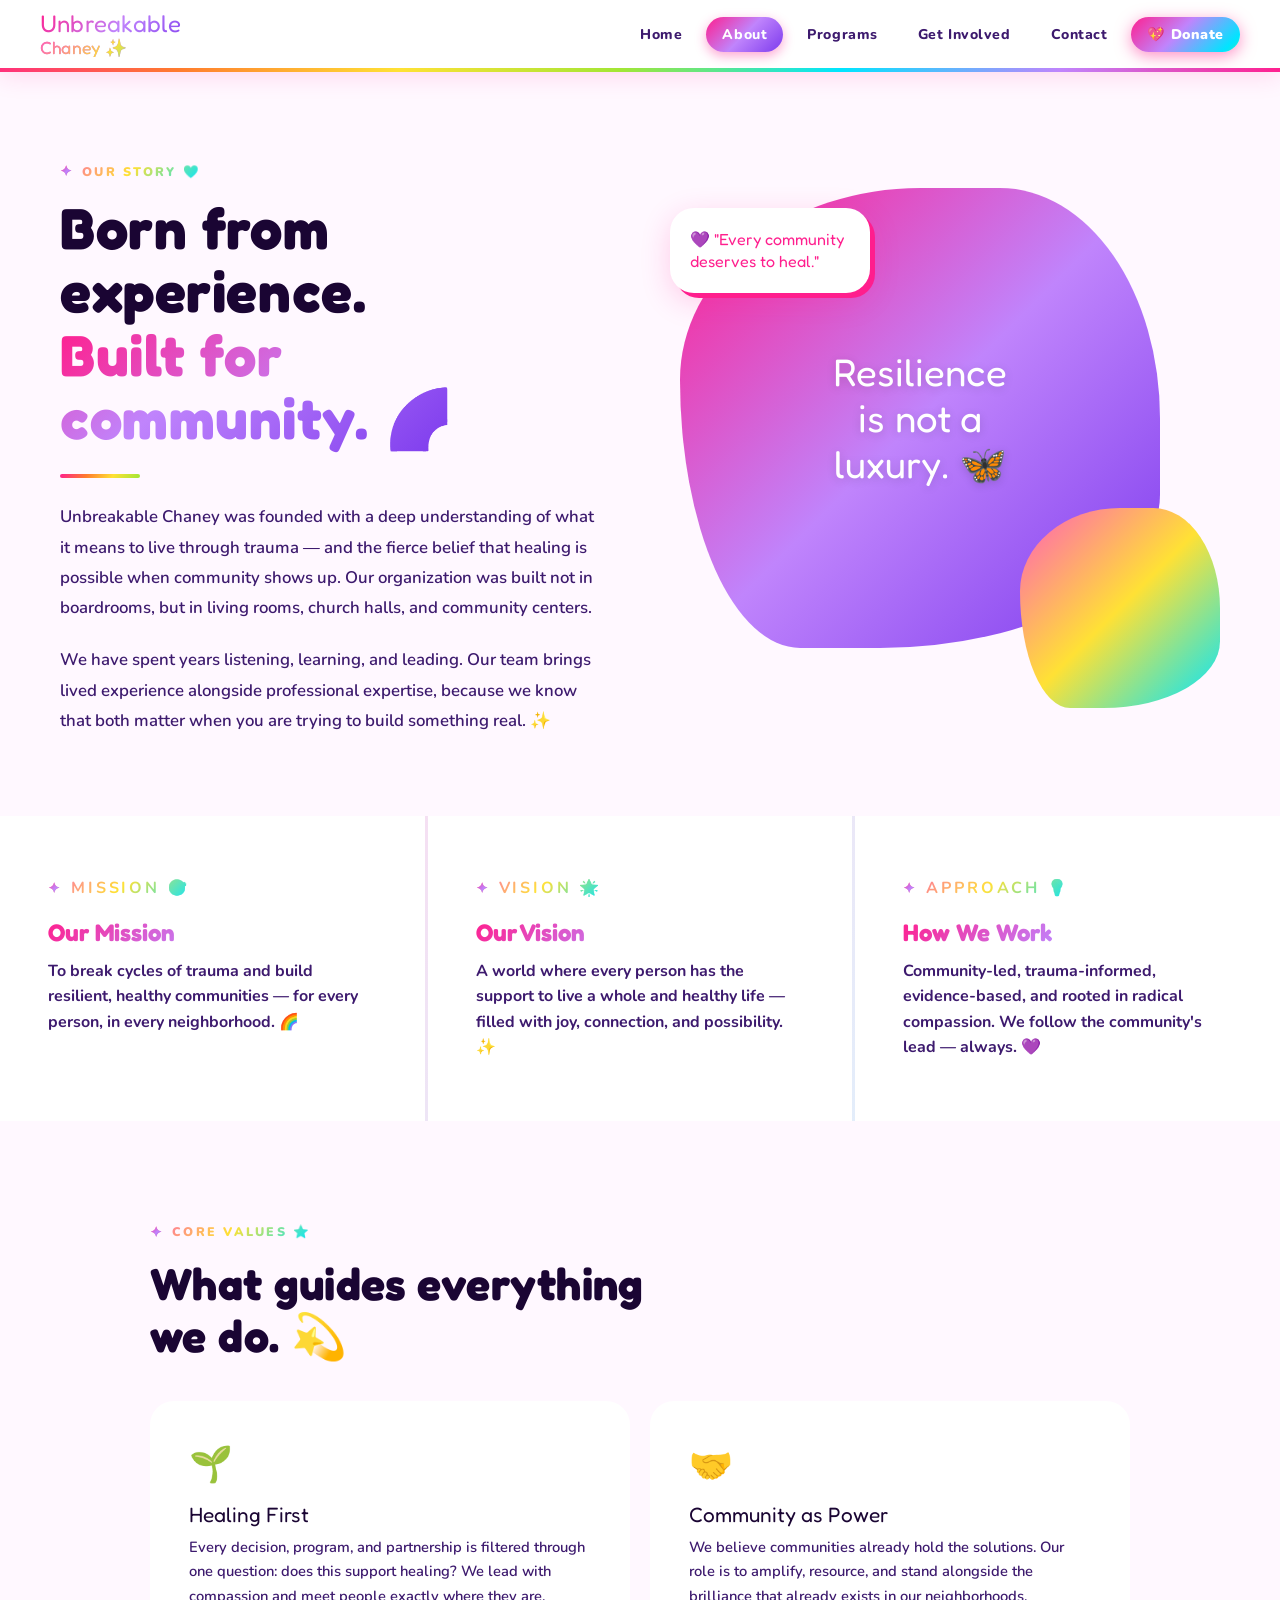
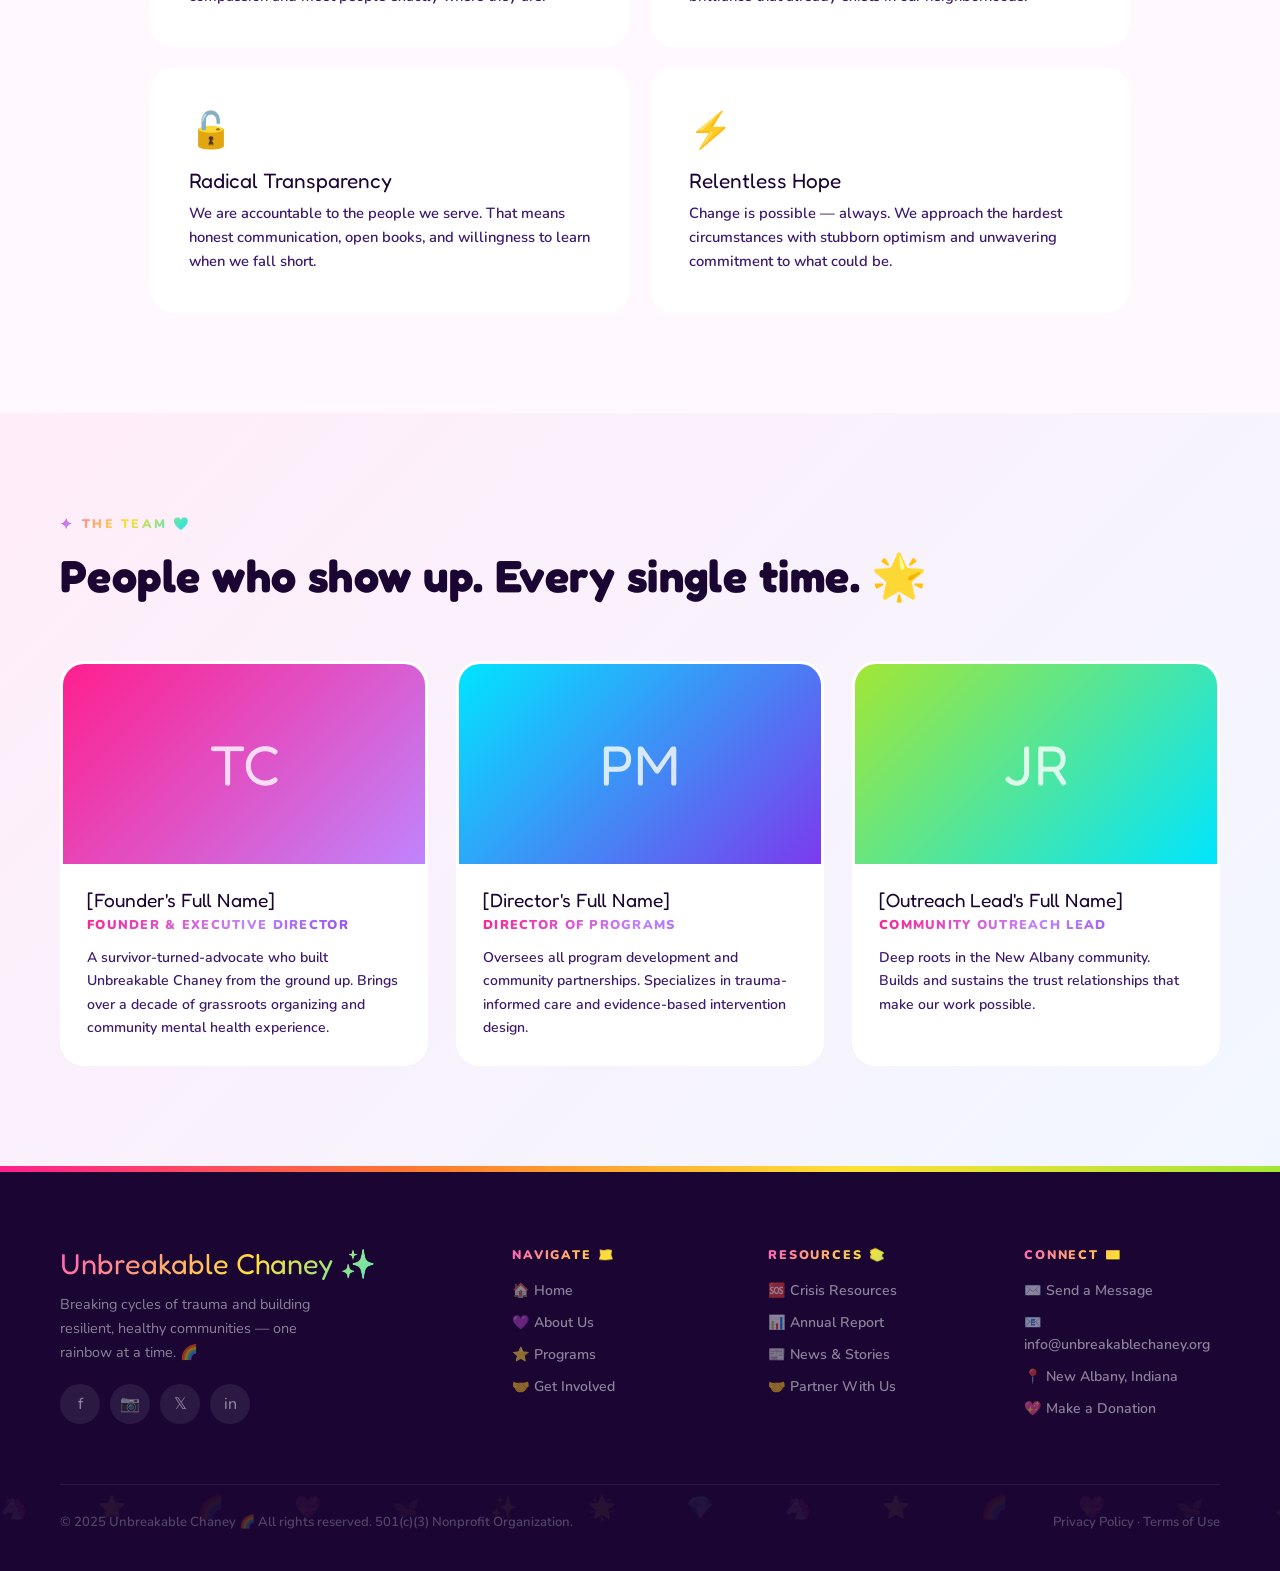
==== about.html @ c5570bb9 "Initial commit" ====
<!DOCTYPE html>
<html lang="en">
<head>
  <meta charset="UTF-8">
  <meta name="viewport" content="width=device-width, initial-scale=1.0">
  <title>About — Unbreakable Chaney ✨</title>
  <link rel="preconnect" href="https://fonts.googleapis.com">
  <link href="https://fonts.googleapis.com/css2?family=Fredoka+One&family=Nunito:wght@400;600;700;800;900&display=swap" rel="stylesheet">
  <link rel="stylesheet" href="css/styles.css">
</head>
<body>

  <!-- ============================================================  ABOUT HERO  -->
  <div class="about-hero">
    <div>
      <p class="section-tag fade-up">Our Story 💜</p>
      <h1 class="section-title fade-up delay-1" style="font-size:clamp(2.8rem,4.5vw,4.2rem);line-height:1.1;">
        Born from experience.<br>
        <span style="background:var(--grad-pink);-webkit-background-clip:text;-webkit-text-fill-color:transparent;background-clip:text;">Built for community. 🌈</span>
      </h1>
      <div class="rainbow-divider fade-up delay-2"></div>
      <p class="section-body fade-up delay-2">
        Unbreakable Chaney was founded with a deep understanding of what it means to live through trauma — and the fierce belief that healing is possible when community shows up. Our organization was built not in boardrooms, but in living rooms, church halls, and community centers.
      </p>
      <br>
      <p class="section-body fade-up delay-3">
        We have spent years listening, learning, and leading. Our team brings lived experience alongside professional expertise, because we know that both matter when you are trying to build something real. ✨
      </p>
    </div>

    <div class="about-visual fade-up delay-2">
      <div class="about-blob main">
        <div class="about-main-caption">Resilience<br>is not a<br>luxury. 🦋</div>
      </div>
      <div class="about-blob accent1"></div>
      <div class="about-blob quote-float">
        <p class="about-quote-text">💜 "Every community deserves to heal."</p>
      </div>
    </div>
  </div>


  <!-- ============================================================  MISSION / VISION / APPROACH  -->
  <div class="mission-vision-grid">
    <div class="mvg-item">
      <p class="section-tag">Mission 🎯</p>
      <h3>Our Mission</h3>
      <p>To break cycles of trauma and build resilient, healthy communities — for every person, in every neighborhood. 🌈</p>
    </div>
    <div class="mvg-item">
      <p class="section-tag">Vision 🌟</p>
      <h3>Our Vision</h3>
      <p>A world where every person has the support to live a whole and healthy life — filled with joy, connection, and possibility. ✨</p>
    </div>
    <div class="mvg-item">
      <p class="section-tag">Approach 💡</p>
      <h3>How We Work</h3>
      <p>Community-led, trauma-informed, evidence-based, and rooted in radical compassion. We follow the community's lead — always. 💜</p>
    </div>
  </div>


  <!-- ============================================================  VALUES  -->
  <div style="padding:100px 60px;max-width:1100px;margin:0 auto;">
    <p class="section-tag">Core Values ⭐</p>
    <h2 class="section-title" style="max-width:520px;">What guides everything we do. 💫</h2>

    <div class="values-grid">
      <div class="value-card">
        <div class="value-icon">🌱</div>
        <div class="value-title">Healing First</div>
        <p class="value-desc">Every decision, program, and partnership is filtered through one question: does this support healing? We lead with compassion and meet people exactly where they are.</p>
      </div>
      <div class="value-card">
        <div class="value-icon">🤝</div>
        <div class="value-title">Community as Power</div>
        <p class="value-desc">We believe communities already hold the solutions. Our role is to amplify, resource, and stand alongside the brilliance that already exists in our neighborhoods.</p>
      </div>
      <div class="value-card">
        <div class="value-icon">🔓</div>
        <div class="value-title">Radical Transparency</div>
        <p class="value-desc">We are accountable to the people we serve. That means honest communication, open books, and willingness to learn when we fall short.</p>
      </div>
      <div class="value-card">
        <div class="value-icon">⚡</div>
        <div class="value-title">Relentless Hope</div>
        <p class="value-desc">Change is possible — always. We approach the hardest circumstances with stubborn optimism and unwavering commitment to what could be.</p>
      </div>
    </div>
  </div>


  <!-- ============================================================  TEAM  -->
  <div class="team-section">
    <p class="section-tag">The Team 💜</p>
    <h2 class="section-title">People who show up. Every single time. 🌟</h2>

    <div class="team-grid">
      <div class="team-card">
        <div class="team-avatar a1"><div class="team-initials">TC</div></div>
        <div class="team-info">
          <div class="team-name">[Founder's Full Name]</div>
          <div class="team-role">Founder &amp; Executive Director</div>
          <p class="team-bio">A survivor-turned-advocate who built Unbreakable Chaney from the ground up. Brings over a decade of grassroots organizing and community mental health experience.</p>
        </div>
      </div>
      <div class="team-card">
        <div class="team-avatar a2"><div class="team-initials">PM</div></div>
        <div class="team-info">
          <div class="team-name">[Director's Full Name]</div>
          <div class="team-role">Director of Programs</div>
          <p class="team-bio">Oversees all program development and community partnerships. Specializes in trauma-informed care and evidence-based intervention design.</p>
        </div>
      </div>
      <div class="team-card">
        <div class="team-avatar a3"><div class="team-initials">JR</div></div>
        <div class="team-info">
          <div class="team-name">[Outreach Lead's Full Name]</div>
          <div class="team-role">Community Outreach Lead</div>
          <p class="team-bio">Deep roots in the New Albany community. Builds and sustains the trust relationships that make our work possible.</p>
        </div>
      </div>
    </div>
  </div>

  <script src="js/nav.js"></script>
</body>
</html>
---- css/styles.css ----
/* ============================================================
   UNBREAKABLE CHANEY — Lisa Frank Edition
   Maximalist rainbow joy meets community healing
   ============================================================ */

@import url('https://fonts.googleapis.com/css2?family=Fredoka+One&family=Nunito:wght@400;600;700;800;900&display=swap');

/* ---- TOKENS ---- */
:root {
  --magenta:    #FF1F8E;
  --hot-pink:   #FF5EBA;
  --lavender:   #C084FC;
  --violet:     #7C3AED;
  --cyan:       #00E5FF;
  --sky:        #38BDF8;
  --lime:       #A3E635;
  --yellow:     #FFE135;
  --orange:     #FF7B2E;
  --mint:       #6EE7B7;
  --white:      #FFFFFF;
  --off-white:  #FFF8FF;
  --ink:        #1A0533;
  --ink-soft:   #3D1A6E;

  --grad-rainbow: linear-gradient(135deg, #FF1F8E, #C084FC, #00E5FF, #A3E635, #FFE135);
  --grad-pink:    linear-gradient(135deg, #FF1F8E 0%, #C084FC 50%, #7C3AED 100%);
  --grad-candy:   linear-gradient(135deg, #FF5EBA 0%, #FFE135 50%, #00E5FF 100%);
  --grad-sunset:  linear-gradient(135deg, #FF7B2E 0%, #FF1F8E 50%, #7C3AED 100%);
  --grad-holo:    linear-gradient(120deg, #FF1F8E, #FF7B2E, #FFE135, #A3E635, #00E5FF, #C084FC, #FF1F8E);
  --shadow-pop:   6px 6px 0px var(--violet);
  --shadow-pink:  6px 6px 0px var(--magenta);
  --shadow-cyan:  6px 6px 0px var(--cyan);
  --radius-xl:    24px;
  --radius-pill:  999px;
}

/* ---- RESET ---- */
*, *::before, *::after { box-sizing: border-box; margin: 0; padding: 0; }
html { scroll-behavior: smooth; }

body {
  font-family: 'Nunito', sans-serif;
  background: var(--off-white);
  color: var(--ink);
  overflow-x: hidden;
  cursor: url("data:image/svg+xml,%3Csvg xmlns='http://www.w3.org/2000/svg' width='24' height='24' viewBox='0 0 24 24'%3E%3Ctext y='20' font-size='20'%3E⭐%3C/text%3E%3C/svg%3E") 12 12, auto;
}

/* ---- HOLOGRAPHIC SHIMMER TEXTURE ---- */
body::before {
  content: '';
  position: fixed;
  inset: 0;
  background: repeating-linear-gradient(
    45deg,
    transparent,
    transparent 40px,
    rgba(255,255,255,0.03) 40px,
    rgba(255,255,255,0.03) 80px
  );
  pointer-events: none;
  z-index: 0;
}

/* ---- FLOATING STAR DECORATIONS (CSS only) ---- */
.star-field {
  position: absolute;
  inset: 0;
  overflow: hidden;
  pointer-events: none;
  z-index: 0;
}
.star-field::before, .star-field::after {
  content: '⭐ 🌟 ✨ 💫 ⭐ 🌟 ✨ 💫 ⭐ 🌟';
  position: absolute;
  font-size: 1.2rem;
  top: 0; left: -10%;
  width: 120%;
  letter-spacing: 3rem;
  line-height: 4rem;
  opacity: 0.15;
  animation: drift 20s linear infinite;
  white-space: nowrap;
}
.star-field::after {
  top: 50%;
  animation-delay: -10s;
  animation-duration: 25s;
  opacity: 0.1;
  letter-spacing: 4rem;
}
@keyframes drift {
  from { transform: translateX(0); }
  to   { transform: translateX(-50%); }
}

/* ============================================================
   NAVIGATION
   ============================================================ */
nav {
  position: fixed;
  top: 0; left: 0; right: 0;
  z-index: 1000;
  display: flex;
  align-items: center;
  justify-content: space-between;
  padding: 0 40px;
  height: 72px;
  background: var(--white);
  border-bottom: 4px solid transparent;
  border-image: var(--grad-holo) 1;
  box-shadow: 0 4px 24px rgba(255, 31, 142, 0.15);
}

.nav-logo {
  font-family: 'Fredoka One', cursive;
  font-size: 1.5rem;
  text-decoration: none;
  background: var(--grad-pink);
  -webkit-background-clip: text;
  -webkit-text-fill-color: transparent;
  background-clip: text;
  letter-spacing: 0.01em;
  line-height: 1.1;
  display: flex;
  flex-direction: column;
}
.nav-logo .logo-line2 {
  font-size: 1.1rem;
  background: var(--grad-candy);
  -webkit-background-clip: text;
  -webkit-text-fill-color: transparent;
  background-clip: text;
}

.nav-links {
  display: flex;
  gap: 8px;
  list-style: none;
  align-items: center;
}
.nav-links a {
  text-decoration: none;
  color: var(--ink-soft);
  font-size: 0.88rem;
  font-weight: 800;
  letter-spacing: 0.04em;
  padding: 8px 16px;
  border-radius: var(--radius-pill);
  transition: all 0.2s;
  position: relative;
}
.nav-links a:hover {
  background: linear-gradient(135deg, rgba(255,31,142,0.12), rgba(192,132,252,0.12));
  color: var(--magenta);
  transform: translateY(-2px);
}
.nav-links a.active-link {
  background: var(--grad-pink);
  color: white;
  box-shadow: 0 4px 12px rgba(255,31,142,0.4);
}

.nav-donate-btn {
  background: var(--grad-rainbow) !important;
  background-size: 200% !important;
  color: white !important;
  font-weight: 900 !important;
  animation: rainbow-shift 3s linear infinite !important;
  box-shadow: 0 4px 16px rgba(255,31,142,0.5) !important;
}
.nav-donate-btn:hover {
  transform: translateY(-3px) scale(1.05) !important;
  box-shadow: 0 8px 24px rgba(255,31,142,0.6) !important;
}
@keyframes rainbow-shift {
  0%   { background-position: 0% 50%; }
  50%  { background-position: 100% 50%; }
  100% { background-position: 0% 50%; }
}

/* ============================================================
   FOOTER
   ============================================================ */
footer {
  background: var(--ink);
  color: white;
  padding: 80px 60px 40px;
  position: relative;
  overflow: hidden;
}
footer::before {
  content: '';
  position: absolute;
  top: 0; left: 0; right: 0;
  height: 6px;
  background: var(--grad-holo);
  background-size: 200%;
  animation: rainbow-shift 4s linear infinite;
}
footer::after {
  content: '🦄 ⭐ 🌈 💖 🦋 ✨ 🌟 💎 🦄 ⭐ 🌈 💖 🦋 ✨ 🌟 💎 🦄 ⭐ 🌈 💖';
  position: absolute;
  bottom: 48px; left: 0;
  font-size: 1.4rem;
  opacity: 0.06;
  letter-spacing: 2rem;
  white-space: nowrap;
}

.footer-grid {
  display: grid;
  grid-template-columns: 2fr 1fr 1fr 1fr;
  gap: 60px;
  margin-bottom: 60px;
}
.footer-brand {
  font-family: 'Fredoka One', cursive;
  font-size: 1.8rem;
  margin-bottom: 12px;
  background: var(--grad-candy);
  -webkit-background-clip: text;
  -webkit-text-fill-color: transparent;
  background-clip: text;
}
.footer-tagline {
  font-size: 0.9rem;
  line-height: 1.65;
  color: rgba(255,255,255,0.5);
  max-width: 280px;
}
.footer-col-title {
  font-size: 0.78rem;
  letter-spacing: 0.15em;
  text-transform: uppercase;
  font-weight: 900;
  margin-bottom: 16px;
  background: var(--grad-candy);
  -webkit-background-clip: text;
  -webkit-text-fill-color: transparent;
  background-clip: text;
}
.footer-links { list-style: none; display: flex; flex-direction: column; gap: 10px; }
.footer-links a {
  color: rgba(255,255,255,0.5);
  text-decoration: none;
  font-size: 0.88rem;
  font-weight: 600;
  transition: color 0.2s;
}
.footer-links a:hover { color: var(--hot-pink); }
.footer-bottom {
  display: flex;
  justify-content: space-between;
  align-items: center;
  border-top: 1px solid rgba(255,255,255,0.08);
  padding-top: 28px;
  font-size: 0.82rem;
  color: rgba(255,255,255,0.25);
  font-weight: 600;
}
.footer-social { display: flex; gap: 10px; margin-top: 20px; }
.social-btn {
  width: 40px; height: 40px;
  border-radius: 50%;
  display: flex;
  align-items: center;
  justify-content: center;
  font-size: 1rem;
  text-decoration: none;
  background: rgba(255,255,255,0.08);
  color: rgba(255,255,255,0.5);
  transition: all 0.2s;
  border: 2px solid transparent;
}
.social-btn:hover {
  background: var(--grad-pink);
  color: white;
  transform: translateY(-3px) rotate(10deg);
  border-color: var(--hot-pink);
}

/* ============================================================
   SHARED COMPONENTS
   ============================================================ */

/* Buttons */
.btn-primary {
  display: inline-block;
  background: var(--grad-pink);
  color: white;
  padding: 16px 36px;
  border: none;
  border-radius: var(--radius-pill);
  font-family: 'Nunito', sans-serif;
  font-size: 1rem;
  font-weight: 900;
  letter-spacing: 0.04em;
  cursor: pointer;
  transition: all 0.25s;
  text-decoration: none;
  box-shadow: 0 6px 20px rgba(255,31,142,0.4), var(--shadow-pink);
  position: relative;
}
.btn-primary:hover {
  transform: translateY(-4px) scale(1.04);
  box-shadow: 0 12px 32px rgba(255,31,142,0.5), var(--shadow-pink);
}

.btn-outline {
  display: inline-block;
  background: transparent;
  color: var(--violet);
  padding: 14px 36px;
  border: 3px solid var(--lavender);
  border-radius: var(--radius-pill);
  font-family: 'Nunito', sans-serif;
  font-size: 1rem;
  font-weight: 900;
  letter-spacing: 0.04em;
  cursor: pointer;
  transition: all 0.25s;
  text-decoration: none;
}
.btn-outline:hover {
  background: var(--grad-pink);
  border-color: transparent;
  color: white;
  transform: translateY(-4px);
  box-shadow: 0 10px 28px rgba(255,31,142,0.35);
}

.btn-rainbow {
  display: inline-block;
  background: var(--grad-rainbow);
  background-size: 200%;
  color: white;
  padding: 16px 36px;
  border: none;
  border-radius: var(--radius-pill);
  font-family: 'Nunito', sans-serif;
  font-size: 1rem;
  font-weight: 900;
  letter-spacing: 0.04em;
  cursor: pointer;
  animation: rainbow-shift 3s linear infinite;
  transition: transform 0.25s, box-shadow 0.25s;
  text-decoration: none;
  box-shadow: 0 6px 20px rgba(0,229,255,0.3), 6px 6px 0px var(--violet);
}
.btn-rainbow:hover {
  transform: translateY(-4px) scale(1.04);
  box-shadow: 0 12px 32px rgba(0,229,255,0.5), 6px 6px 0px var(--violet);
}

/* Section Labels */
.section-tag {
  display: inline-flex;
  align-items: center;
  gap: 8px;
  font-size: 0.78rem;
  font-weight: 900;
  letter-spacing: 0.18em;
  text-transform: uppercase;
  background: var(--grad-candy);
  -webkit-background-clip: text;
  -webkit-text-fill-color: transparent;
  background-clip: text;
  margin-bottom: 16px;
}
.section-tag::before {
  content: '✦';
  font-size: 0.9rem;
  background: var(--grad-pink);
  -webkit-background-clip: text;
  -webkit-text-fill-color: transparent;
  background-clip: text;
}

.section-title {
  font-family: 'Fredoka One', cursive;
  font-size: clamp(2rem, 3.5vw, 3rem);
  line-height: 1.15;
  letter-spacing: 0.01em;
  color: var(--ink);
  margin-bottom: 20px;
}

.section-body {
  font-size: 1.05rem;
  line-height: 1.8;
  color: var(--ink-soft);
  font-weight: 600;
}

/* Rainbow Divider */
.rainbow-divider {
  height: 4px;
  background: var(--grad-holo);
  background-size: 200%;
  animation: rainbow-shift 3s linear infinite;
  border-radius: 99px;
  width: 80px;
  margin: 24px 0;
}

/* Holographic card base */
.holo-card {
  background: white;
  border-radius: var(--radius-xl);
  border: 3px solid transparent;
  background-clip: padding-box;
  position: relative;
  transition: transform 0.25s, box-shadow 0.25s;
}
.holo-card::before {
  content: '';
  position: absolute;
  inset: -3px;
  border-radius: calc(var(--radius-xl) + 3px);
  background: var(--grad-holo);
  background-size: 200%;
  animation: rainbow-shift 4s linear infinite;
  z-index: -1;
}
.holo-card:hover {
  transform: translateY(-6px) rotate(-0.5deg);
  box-shadow: 0 20px 50px rgba(255,31,142,0.2);
}

/* Layout */
.container { max-width: 1200px; margin: 0 auto; }
.section-pad { padding: 100px 60px; }
.two-col {
  display: grid;
  grid-template-columns: 1fr 1fr;
  gap: 60px;
  align-items: start;
  max-width: 1200px;
  padding: 100px 60px;
  margin: 0 auto;
}

/* Testimonial */
.testimonial-section {
  padding: 100px 60px;
  text-align: center;
  position: relative;
  overflow: hidden;
  background: var(--ink);
}
.testimonial-section::before {
  content: '';
  position: absolute;
  inset: 0;
  background: var(--grad-pink);
  opacity: 0.9;
}
.testimonial-section > * { position: relative; z-index: 1; }
.testimonial-mark {
  font-family: 'Fredoka One', cursive;
  font-size: 8rem;
  color: rgba(255,255,255,0.2);
  line-height: 0.6;
  margin-bottom: 20px;
  display: block;
}
.testimonial-quote {
  font-family: 'Fredoka One', cursive;
  font-size: clamp(1.6rem, 3vw, 2.6rem);
  color: white;
  line-height: 1.35;
  max-width: 780px;
  margin: 0 auto 28px;
}
.testimonial-author {
  font-size: 0.9rem;
  color: rgba(255,255,255,0.7);
  letter-spacing: 0.12em;
  text-transform: uppercase;
  font-weight: 800;
}

/* Animations */
.fade-up {
  opacity: 0;
  transform: translateY(24px);
  animation: fadeUp 0.7s cubic-bezier(0.22,1,0.36,1) forwards;
}
@keyframes fadeUp { to { opacity: 1; transform: translateY(0); } }
.delay-1 { animation-delay: 0.1s; }
.delay-2 { animation-delay: 0.22s; }
.delay-3 { animation-delay: 0.34s; }
.delay-4 { animation-delay: 0.46s; }
.delay-5 { animation-delay: 0.58s; }

/* ============================================================
   HOME PAGE
   ============================================================ */
.hero {
  min-height: 100vh;
  padding-top: 72px;
  display: grid;
  grid-template-columns: 1fr 1fr;
  overflow: hidden;
  position: relative;
}

/* Left hero background */
.hero::before {
  content: '';
  position: absolute;
  inset: 0;
  background:
    radial-gradient(ellipse 60% 80% at -10% 50%, rgba(255,31,142,0.12) 0%, transparent 70%),
    radial-gradient(ellipse 50% 60% at 110% 30%, rgba(0,229,255,0.12) 0%, transparent 70%),
    radial-gradient(ellipse 40% 40% at 50% 100%, rgba(192,132,252,0.1) 0%, transparent 70%);
  pointer-events: none;
}

.hero-left {
  display: flex;
  flex-direction: column;
  justify-content: center;
  padding: 80px 60px;
  position: relative;
  z-index: 1;
}

.hero-eyebrow {
  display: inline-flex;
  align-items: center;
  gap: 8px;
  font-size: 0.8rem;
  font-weight: 900;
  letter-spacing: 0.15em;
  text-transform: uppercase;
  color: var(--magenta);
  margin-bottom: 24px;
  background: rgba(255,31,142,0.08);
  padding: 8px 18px;
  border-radius: var(--radius-pill);
  border: 2px solid rgba(255,31,142,0.2);
  width: fit-content;
}

.hero-title {
  font-family: 'Fredoka One', cursive;
  font-size: clamp(3.5rem, 6vw, 5.5rem);
  line-height: 1.05;
  letter-spacing: 0.01em;
  color: var(--ink);
  margin-bottom: 28px;
}
.hero-title .grad-word {
  background: var(--grad-pink);
  -webkit-background-clip: text;
  -webkit-text-fill-color: transparent;
  background-clip: text;
  display: inline-block;
}
.hero-title .grad-word2 {
  background: var(--grad-candy);
  -webkit-background-clip: text;
  -webkit-text-fill-color: transparent;
  background-clip: text;
  display: inline-block;
}

.hero-mission {
  font-size: 1.15rem;
  line-height: 1.75;
  color: var(--ink-soft);
  font-weight: 700;
  max-width: 460px;
  margin-bottom: 40px;
  padding: 20px 24px;
  background: rgba(255,255,255,0.8);
  border-radius: var(--radius-xl);
  border-left: 5px solid var(--magenta);
  box-shadow: 0 4px 20px rgba(255,31,142,0.1);
}

.hero-ctas { display: flex; gap: 16px; flex-wrap: wrap; }

.hero-right {
  position: relative;
  display: flex;
  align-items: center;
  justify-content: center;
  overflow: hidden;
}

/* Rainbow gradient background for right panel */
.hero-right::before {
  content: '';
  position: absolute;
  inset: 0;
  background: linear-gradient(135deg,
    rgba(255,31,142,0.15) 0%,
    rgba(192,132,252,0.2) 25%,
    rgba(0,229,255,0.15) 50%,
    rgba(163,230,53,0.12) 75%,
    rgba(255,225,53,0.15) 100%
  );
}

.hero-graphic {
  position: relative;
  z-index: 1;
  display: flex;
  flex-direction: column;
  align-items: center;
  gap: 20px;
}

/* Spinning rainbow rings */
.ring-container {
  position: relative;
  width: 380px;
  height: 380px;
  display: flex;
  align-items: center;
  justify-content: center;
}
.ring {
  position: absolute;
  border-radius: 50%;
  border: 4px solid transparent;
}
.ring:nth-child(1) {
  inset: 0;
  border-image: var(--grad-holo) 1;
  animation: spin 8s linear infinite;
}
.ring:nth-child(2) {
  inset: 30px;
  border: 4px dashed rgba(255,31,142,0.4);
  animation: spin 12s linear infinite reverse;
}
.ring:nth-child(3) {
  inset: 60px;
  border: 4px solid transparent;
  border-image: var(--grad-candy) 1;
  animation: spin 6s linear infinite;
}
.ring:nth-child(4) {
  inset: 90px;
  border: 3px dashed rgba(0,229,255,0.5);
  animation: spin 10s linear infinite reverse;
}
@keyframes spin {
  from { transform: rotate(0deg); }
  to   { transform: rotate(360deg); }
}

.hero-center-badge {
  position: absolute;
  width: 180px;
  height: 180px;
  border-radius: 50%;
  background: white;
  display: flex;
  flex-direction: column;
  align-items: center;
  justify-content: center;
  box-shadow: 0 0 0 6px rgba(255,31,142,0.15), 0 20px 60px rgba(255,31,142,0.2);
  animation: pulse-badge 3s ease-in-out infinite;
}
@keyframes pulse-badge {
  0%, 100% { transform: scale(1); box-shadow: 0 0 0 6px rgba(255,31,142,0.15), 0 20px 60px rgba(255,31,142,0.2); }
  50%       { transform: scale(1.04); box-shadow: 0 0 0 12px rgba(255,31,142,0.08), 0 30px 80px rgba(255,31,142,0.3); }
}
.hero-center-badge .badge-emoji { font-size: 3rem; line-height: 1; margin-bottom: 4px; }
.hero-center-badge .badge-word {
  font-family: 'Fredoka One', cursive;
  font-size: 1.1rem;
  background: var(--grad-pink);
  -webkit-background-clip: text;
  -webkit-text-fill-color: transparent;
  background-clip: text;
}

/* Floating stat stickers */
.stat-sticker {
  position: absolute;
  padding: 14px 20px;
  border-radius: 20px;
  background: white;
  box-shadow: 0 8px 24px rgba(0,0,0,0.12), 4px 4px 0px var(--magenta);
  animation: float 4s ease-in-out infinite;
  z-index: 2;
}
.stat-sticker:nth-child(5) {
  top: 60px; right: 40px;
  animation-delay: 0s;
  box-shadow: 0 8px 24px rgba(0,0,0,0.12), 4px 4px 0px var(--violet);
}
.stat-sticker:nth-child(6) {
  bottom: 80px; left: 30px;
  animation-delay: -2s;
  box-shadow: 0 8px 24px rgba(0,0,0,0.12), 4px 4px 0px var(--cyan);
}
@keyframes float {
  0%, 100% { transform: translateY(0px) rotate(-2deg); }
  50%       { transform: translateY(-12px) rotate(2deg); }
}
.stat-sticker .snum {
  font-family: 'Fredoka One', cursive;
  font-size: 1.8rem;
  line-height: 1;
  background: var(--grad-pink);
  -webkit-background-clip: text;
  -webkit-text-fill-color: transparent;
  background-clip: text;
}
.stat-sticker .slabel {
  font-size: 0.72rem;
  font-weight: 800;
  color: var(--ink-soft);
  letter-spacing: 0.05em;
  text-transform: uppercase;
}

/* Floating emoji sparkles scattered around hero */
.sparkle {
  position: absolute;
  font-size: 1.8rem;
  animation: sparkle-float 5s ease-in-out infinite;
  pointer-events: none;
  z-index: 2;
}
@keyframes sparkle-float {
  0%, 100% { transform: translateY(0) rotate(0deg) scale(1); opacity: 0.8; }
  33%  { transform: translateY(-15px) rotate(15deg) scale(1.15); opacity: 1; }
  66%  { transform: translateY(-8px) rotate(-10deg) scale(0.9); opacity: 0.9; }
}

/* Impact Strip */
.impact-strip {
  display: grid;
  grid-template-columns: repeat(3, 1fr);
  background: var(--ink);
  position: relative;
  overflow: hidden;
}
.impact-strip::before {
  content: '';
  position: absolute;
  top: 0; left: 0; right: 0;
  height: 5px;
  background: var(--grad-holo);
  background-size: 200%;
  animation: rainbow-shift 3s linear infinite;
}
.impact-item {
  padding: 60px 50px;
  border-right: 1px solid rgba(255,255,255,0.07);
  transition: background 0.3s;
  position: relative;
}
.impact-item:last-child { border-right: none; }
.impact-item:hover { background: rgba(255,255,255,0.04); }
.impact-num {
  font-family: 'Fredoka One', cursive;
  font-size: 3.8rem;
  line-height: 1;
  margin-bottom: 10px;
  background: var(--grad-candy);
  -webkit-background-clip: text;
  -webkit-text-fill-color: transparent;
  background-clip: text;
}
.impact-label {
  font-size: 0.95rem;
  font-weight: 700;
  color: rgba(255,255,255,0.6);
  line-height: 1.55;
}

/* ============================================================
   ABOUT PAGE
   ============================================================ */
.about-hero {
  padding: 160px 60px 80px;
  display: grid;
  grid-template-columns: 1fr 1fr;
  gap: 80px;
  align-items: center;
  max-width: 1300px;
  margin: 0 auto;
  position: relative;
}

.about-visual {
  position: relative;
  height: 520px;
}
.about-blob {
  position: absolute;
  border-radius: 60% 40% 70% 30% / 50% 60% 40% 70%;
  display: flex;
  align-items: center;
  justify-content: center;
}
.about-blob.main {
  inset: 0 60px 60px 0;
  background: var(--grad-pink);
  animation: morph 8s ease-in-out infinite;
}
.about-blob.accent1 {
  bottom: 0; right: 0;
  width: 200px; height: 200px;
  background: var(--grad-candy);
  animation: morph 6s ease-in-out infinite reverse;
}
.about-blob.quote-float {
  top: 20px; left: -10px;
  width: 200px; height: auto;
  background: white;
  border-radius: var(--radius-xl);
  padding: 20px;
  box-shadow: 0 8px 30px rgba(255,31,142,0.2), 5px 5px 0px var(--magenta);
  animation: float 5s ease-in-out infinite;
}
@keyframes morph {
  0%, 100% { border-radius: 60% 40% 70% 30% / 50% 60% 40% 70%; }
  33%  { border-radius: 40% 60% 30% 70% / 60% 40% 70% 30%; }
  66%  { border-radius: 70% 30% 50% 50% / 30% 60% 40% 70%; }
}
.about-main-caption {
  font-family: 'Fredoka One', cursive;
  font-size: 2.4rem;
  color: white;
  text-align: center;
  line-height: 1.2;
  text-shadow: 0 2px 10px rgba(0,0,0,0.15);
}
.about-quote-text {
  font-family: 'Fredoka One', cursive;
  font-size: 1rem;
  color: var(--magenta);
  line-height: 1.4;
}

.mission-vision-grid {
  display: grid;
  grid-template-columns: repeat(3, 1fr);
  gap: 3px;
  background: linear-gradient(135deg, rgba(255,31,142,0.15), rgba(0,229,255,0.15));
  padding: 0;
}
.mvg-item {
  background: white;
  padding: 60px 48px;
}
.mvg-item h3 {
  font-family: 'Fredoka One', cursive;
  font-size: 1.5rem;
  margin-bottom: 12px;
  background: var(--grad-pink);
  -webkit-background-clip: text;
  -webkit-text-fill-color: transparent;
  background-clip: text;
}
.mvg-item p {
  font-size: 1rem;
  font-weight: 700;
  line-height: 1.6;
  color: var(--ink-soft);
}

.values-grid {
  display: grid;
  grid-template-columns: repeat(2, 1fr);
  gap: 20px;
  margin-top: 40px;
}
.value-card {
  background: white;
  padding: 36px;
  border-radius: var(--radius-xl);
  transition: transform 0.25s, box-shadow 0.25s;
  position: relative;
  overflow: hidden;
  border: 3px solid transparent;
}
.value-card::before {
  content: '';
  position: absolute;
  inset: -3px;
  border-radius: calc(var(--radius-xl) + 3px);
  background: var(--grad-holo);
  background-size: 200%;
  animation: rainbow-shift 4s linear infinite;
  z-index: -1;
}
.value-card:hover { transform: translateY(-6px); box-shadow: 0 20px 50px rgba(255,31,142,0.18); }
.value-icon { font-size: 2.2rem; margin-bottom: 14px; }
.value-title { font-family: 'Fredoka One', cursive; font-size: 1.3rem; margin-bottom: 8px; color: var(--ink); }
.value-desc { font-size: 0.92rem; line-height: 1.65; color: var(--ink-soft); font-weight: 600; }

/* Team */
.team-section { background: linear-gradient(135deg, rgba(255,31,142,0.05), rgba(0,229,255,0.05)); padding: 100px 60px; }
.team-grid { display: grid; grid-template-columns: repeat(3, 1fr); gap: 28px; margin-top: 60px; }
.team-card {
  background: white;
  border-radius: var(--radius-xl);
  overflow: hidden;
  transition: transform 0.25s, box-shadow 0.25s;
  border: 3px solid transparent;
  position: relative;
}
.team-card::before {
  content: '';
  position: absolute;
  inset: -3px;
  border-radius: calc(var(--radius-xl) + 3px);
  background: var(--grad-holo);
  background-size: 200%;
  animation: rainbow-shift 5s linear infinite;
  z-index: -1;
}
.team-card:hover { transform: translateY(-8px) rotate(-1deg); box-shadow: 0 24px 60px rgba(255,31,142,0.2); }
.team-avatar {
  height: 200px;
  display: flex;
  align-items: center;
  justify-content: center;
}
.team-avatar.a1 { background: linear-gradient(135deg, var(--magenta), var(--lavender)); }
.team-avatar.a2 { background: linear-gradient(135deg, var(--cyan), var(--violet)); }
.team-avatar.a3 { background: linear-gradient(135deg, var(--lime), var(--cyan)); }
.team-initials { font-family: 'Fredoka One', cursive; font-size: 3.5rem; color: rgba(255,255,255,0.8); }
.team-info { padding: 24px; }
.team-name { font-family: 'Fredoka One', cursive; font-size: 1.2rem; color: var(--ink); margin-bottom: 4px; }
.team-role { font-size: 0.8rem; font-weight: 900; letter-spacing: 0.1em; text-transform: uppercase; margin-bottom: 12px; background: var(--grad-pink); -webkit-background-clip: text; -webkit-text-fill-color: transparent; background-clip: text; }
.team-bio { font-size: 0.88rem; line-height: 1.65; color: var(--ink-soft); font-weight: 600; }

/* ============================================================
   PROGRAMS PAGE
   ============================================================ */
.programs-hero {
  padding: 160px 60px 80px;
  position: relative;
  overflow: hidden;
  background: var(--ink);
}
.programs-hero::before {
  content: '';
  position: absolute;
  inset: 0;
  background: var(--grad-pink);
  opacity: 0.92;
}
.programs-hero > * { position: relative; z-index: 1; }

.programs-title {
  font-family: 'Fredoka One', cursive;
  font-size: clamp(3rem, 5.5vw, 5.5rem);
  line-height: 1.05;
  max-width: 800px;
  margin-bottom: 24px;
  color: white;
}
.programs-title .outlined {
  -webkit-text-stroke: 3px white;
  color: transparent;
}
.programs-sub {
  font-size: 1.1rem;
  line-height: 1.75;
  color: rgba(255,255,255,0.85);
  max-width: 560px;
  font-weight: 700;
}

.programs-grid {
  padding: 80px 60px;
  display: grid;
  grid-template-columns: repeat(2, 1fr);
  gap: 24px;
  max-width: 1200px;
  margin: 0 auto;
}
.program-card {
  background: white;
  border-radius: var(--radius-xl);
  padding: 48px 40px;
  transition: all 0.25s;
  position: relative;
  overflow: hidden;
  border: 3px solid rgba(255,31,142,0.1);
}
.program-card::after {
  content: '';
  position: absolute;
  top: 0; left: 0; right: 0;
  height: 5px;
  border-radius: var(--radius-xl) var(--radius-xl) 0 0;
  background: var(--grad-holo);
  background-size: 200%;
  animation: rainbow-shift 4s linear infinite;
}
.program-card:hover {
  transform: translateY(-8px) rotate(-0.5deg);
  box-shadow: 0 24px 60px rgba(255,31,142,0.18);
  border-color: var(--hot-pink);
}
.program-num {
  font-family: 'Fredoka One', cursive;
  font-size: 4rem;
  line-height: 1;
  margin-bottom: 16px;
  background: var(--grad-rainbow);
  background-size: 200%;
  -webkit-background-clip: text;
  -webkit-text-fill-color: transparent;
  background-clip: text;
  animation: rainbow-shift 4s linear infinite;
  opacity: 0.2;
}
.program-icon { font-size: 2.5rem; margin-bottom: 14px; }
.program-title { font-family: 'Fredoka One', cursive; font-size: 1.7rem; color: var(--ink); margin-bottom: 12px; line-height: 1.2; }
.program-desc { font-size: 0.95rem; line-height: 1.75; color: var(--ink-soft); font-weight: 600; }
.program-tag {
  display: inline-block;
  margin-top: 20px;
  font-size: 0.78rem;
  font-weight: 900;
  letter-spacing: 0.1em;
  text-transform: uppercase;
  background: var(--grad-pink);
  color: white;
  padding: 6px 16px;
  border-radius: var(--radius-pill);
}

/* ============================================================
   GET INVOLVED PAGE
   ============================================================ */
.involved-hero {
  padding: 160px 60px 80px;
  position: relative;
  overflow: hidden;
}
.involved-hero::before {
  content: '';
  position: absolute;
  inset: 0;
  background:
    radial-gradient(ellipse 70% 80% at -5% 60%, rgba(255,31,142,0.12) 0%, transparent 60%),
    radial-gradient(ellipse 60% 70% at 105% 40%, rgba(0,229,255,0.1) 0%, transparent 60%);
}
.involved-hero > * { position: relative; z-index: 1; }

.involved-grid {
  display: grid;
  grid-template-columns: repeat(3, 1fr);
  gap: 24px;
  padding: 60px 60px 100px;
  max-width: 1200px;
  margin: 0 auto;
}
.involved-card {
  background: white;
  border-radius: var(--radius-xl);
  padding: 44px 32px;
  position: relative;
  overflow: hidden;
  transition: all 0.25s;
  border: 3px solid transparent;
}
.involved-card::before {
  content: '';
  position: absolute;
  inset: -3px;
  border-radius: calc(var(--radius-xl) + 3px);
  background: var(--grad-holo);
  background-size: 200%;
  animation: rainbow-shift 5s linear infinite;
  z-index: -1;
}
.involved-card:hover {
  transform: translateY(-8px) rotate(0.5deg);
  box-shadow: 0 24px 60px rgba(255,31,142,0.2);
}
.involved-num {
  position: absolute;
  top: 20px; right: 20px;
  font-family: 'Fredoka One', cursive;
  font-size: 4.5rem;
  background: var(--grad-pink);
  -webkit-background-clip: text;
  -webkit-text-fill-color: transparent;
  background-clip: text;
  opacity: 0.08;
  line-height: 1;
}
.involved-icon { font-size: 2.8rem; margin-bottom: 18px; }
.involved-title { font-family: 'Fredoka One', cursive; font-size: 1.6rem; color: var(--ink); margin-bottom: 12px; }
.involved-desc { font-size: 0.92rem; line-height: 1.75; color: var(--ink-soft); font-weight: 600; margin-bottom: 24px; }

/* ============================================================
   DONATE PAGE
   ============================================================ */
.donate-hero {
  padding: 160px 60px 80px;
  position: relative;
  overflow: hidden;
  background: var(--off-white);
}
.donate-hero::before {
  content: '';
  position: absolute;
  inset: 0;
  background: var(--grad-rainbow);
  background-size: 200%;
  animation: rainbow-shift 5s linear infinite;
  opacity: 0.06;
}
.donate-bg-text {
  position: absolute;
  top: 50%; left: 50%;
  transform: translate(-50%, -50%);
  font-family: 'Fredoka One', cursive;
  font-size: 22vw;
  background: var(--grad-pink);
  -webkit-background-clip: text;
  -webkit-text-fill-color: transparent;
  background-clip: text;
  opacity: 0.05;
  white-space: nowrap;
  user-select: none;
}
.donate-hero-inner { position: relative; z-index: 2; max-width: 700px; }
.donate-title {
  font-family: 'Fredoka One', cursive;
  font-size: clamp(3.5rem, 6vw, 5.5rem);
  line-height: 1.05;
  color: var(--ink);
  margin-bottom: 24px;
}
.donate-title .grad-word { background: var(--grad-pink); -webkit-background-clip: text; -webkit-text-fill-color: transparent; background-clip: text; }
.donate-sub { font-size: 1.1rem; line-height: 1.75; color: var(--ink-soft); font-weight: 700; }

.donate-section {
  padding: 80px 60px;
  display: grid;
  grid-template-columns: 1fr 1fr;
  gap: 80px;
  max-width: 1200px;
  margin: 0 auto;
  align-items: start;
}
.donate-amounts {
  display: grid;
  grid-template-columns: repeat(2, 1fr);
  gap: 14px;
  margin-bottom: 24px;
}
.amount-btn {
  padding: 22px;
  border: 3px solid rgba(255,31,142,0.2);
  border-radius: var(--radius-xl);
  background: white;
  font-family: 'Fredoka One', cursive;
  font-size: 1.7rem;
  cursor: pointer;
  transition: all 0.2s;
  text-align: center;
  color: var(--ink);
}
.amount-btn:hover, .amount-btn.selected {
  background: var(--grad-pink);
  border-color: transparent;
  color: white;
  transform: scale(1.05);
  box-shadow: 0 8px 24px rgba(255,31,142,0.35);
}
.donate-custom {
  grid-column: 1 / -1;
  display: flex;
  border: 3px solid rgba(255,31,142,0.2);
  border-radius: var(--radius-xl);
  overflow: hidden;
  background: white;
}
.donate-custom span {
  background: linear-gradient(135deg, rgba(255,31,142,0.1), rgba(192,132,252,0.1));
  padding: 14px 20px;
  font-family: 'Fredoka One', cursive;
  font-size: 1.3rem;
  color: var(--magenta);
  border-right: 3px solid rgba(255,31,142,0.15);
}
.donate-custom input {
  flex: 1;
  padding: 14px 16px;
  border: none;
  font-family: 'Nunito', sans-serif;
  font-size: 1.1rem;
  font-weight: 700;
  background: transparent;
  outline: none;
  color: var(--ink);
}

.donate-impact {
  background: white;
  border-radius: var(--radius-xl);
  padding: 40px;
  border: 3px solid transparent;
  position: relative;
}
.donate-impact::before {
  content: '';
  position: absolute;
  inset: -3px;
  border-radius: calc(var(--radius-xl) + 3px);
  background: var(--grad-holo);
  background-size: 200%;
  animation: rainbow-shift 4s linear infinite;
  z-index: -1;
}
.impact-row {
  display: flex;
  gap: 16px;
  align-items: center;
  padding: 18px 0;
  border-bottom: 2px dashed rgba(255,31,142,0.1);
}
.impact-row:last-child { border-bottom: none; }
.impact-dollar {
  background: var(--grad-pink);
  color: white;
  padding: 10px 16px;
  border-radius: var(--radius-pill);
  font-family: 'Fredoka One', cursive;
  font-size: 1.05rem;
  white-space: nowrap;
  box-shadow: 0 4px 12px rgba(255,31,142,0.3);
}
.impact-text { font-size: 0.92rem; line-height: 1.55; color: var(--ink-soft); font-weight: 700; }

.other-ways-grid { display: grid; grid-template-columns: repeat(3, 1fr); gap: 20px; }
.give-card {
  background: white;
  padding: 32px;
  border-radius: var(--radius-xl);
  transition: transform 0.2s, box-shadow 0.2s;
}
.give-card:hover { transform: translateY(-5px); box-shadow: 0 16px 40px rgba(255,31,142,0.15); }
.give-card .give-icon { font-size: 2rem; margin-bottom: 14px; }
.give-card h3 { font-family: 'Fredoka One', cursive; font-size: 1.2rem; color: var(--ink); margin-bottom: 8px; }
.give-card p { font-size: 0.9rem; line-height: 1.65; color: var(--ink-soft); font-weight: 600; }

/* ============================================================
   CONTACT PAGE
   ============================================================ */
.contact-grid {
  display: grid;
  grid-template-columns: 1fr 1fr;
  min-height: 100vh;
  padding-top: 72px;
}
.contact-left {
  padding: 80px 60px;
  display: flex;
  flex-direction: column;
  justify-content: center;
  position: relative;
  overflow: hidden;
}
.contact-left::before {
  content: '';
  position: absolute;
  inset: 0;
  background: var(--grad-pink);
  z-index: 0;
}
.contact-left::after {
  content: '🦄 💖 ⭐ 🌈 ✨ 🦋 💎 🌟 🦄 💖 ⭐ 🌈';
  position: absolute;
  bottom: 40px; left: 0;
  font-size: 1.5rem;
  opacity: 0.12;
  letter-spacing: 1.5rem;
  white-space: nowrap;
  z-index: 0;
}
.contact-left > * { position: relative; z-index: 1; }

.contact-title {
  font-family: 'Fredoka One', cursive;
  font-size: clamp(2.5rem, 4vw, 3.8rem);
  line-height: 1.1;
  color: white;
  margin-bottom: 24px;
}
.contact-title em { color: var(--yellow); font-style: normal; }
.contact-info-item { display: flex; gap: 16px; align-items: flex-start; margin-bottom: 28px; }
.contact-info-icon {
  font-size: 1.5rem;
  width: 48px; height: 48px;
  background: rgba(255,255,255,0.2);
  border-radius: 50%;
  display: flex;
  align-items: center;
  justify-content: center;
  flex-shrink: 0;
}
.contact-info-label { font-size: 0.75rem; font-weight: 900; letter-spacing: 0.12em; text-transform: uppercase; color: rgba(255,255,255,0.6); margin-bottom: 4px; }
.contact-info-value { color: white; font-size: 1rem; font-weight: 700; line-height: 1.5; }
.crisis-box {
  margin-top: 40px;
  padding: 24px;
  background: rgba(255,255,255,0.15);
  border-radius: var(--radius-xl);
  border: 2px solid rgba(255,255,255,0.3);
  backdrop-filter: blur(8px);
}
.crisis-box-label { font-size: 0.75rem; font-weight: 900; letter-spacing: 0.15em; text-transform: uppercase; color: var(--yellow); margin-bottom: 8px; }
.crisis-box p { font-size: 0.92rem; color: rgba(255,255,255,0.85); line-height: 1.6; font-weight: 700; }
.crisis-box strong { color: white; }

.contact-right {
  padding: 80px 60px;
  display: flex;
  flex-direction: column;
  justify-content: center;
  background: var(--off-white);
}
.form-group { margin-bottom: 20px; }
.form-label {
  display: block;
  font-size: 0.8rem;
  font-weight: 900;
  letter-spacing: 0.12em;
  text-transform: uppercase;
  margin-bottom: 8px;
  color: var(--violet);
}
.form-input, .form-textarea, .form-select {
  width: 100%;
  padding: 14px 18px;
  border: 3px solid rgba(192,132,252,0.25);
  border-radius: var(--radius-xl);
  font-family: 'Nunito', sans-serif;
  font-size: 1rem;
  font-weight: 700;
  background: white;
  color: var(--ink);
  transition: border-color 0.2s, box-shadow 0.2s;
  outline: none;
  -webkit-appearance: none;
}
.form-input:focus, .form-textarea:focus, .form-select:focus {
  border-color: var(--magenta);
  box-shadow: 0 0 0 4px rgba(255,31,142,0.1);
}
.form-textarea { height: 140px; resize: vertical; }
.form-row { display: grid; grid-template-columns: 1fr 1fr; gap: 16px; }
.form-note { font-size: 0.82rem; color: #9a8aaa; margin-top: 12px; line-height: 1.6; font-weight: 600; }

/* ============================================================
   RESPONSIVE
   ============================================================ */
@media (max-width: 900px) {
  nav { padding: 0 20px; }
  .nav-links { gap: 4px; }
  .nav-links a { padding: 6px 10px; font-size: 0.78rem; }
  .hero { grid-template-columns: 1fr; }
  .hero-right { display: none; }
  .hero-left { padding: 40px 24px; }
  .impact-strip { grid-template-columns: 1fr; }
  .about-hero { grid-template-columns: 1fr; padding: 140px 24px 60px; }
  .about-visual { display: none; }
  .mission-vision-grid { grid-template-columns: 1fr; }
  .team-grid { grid-template-columns: 1fr; }
  .programs-hero { padding: 140px 24px 60px; }
  .programs-grid { grid-template-columns: 1fr; padding: 40px 24px; }
  .involved-hero { padding: 140px 24px 60px; }
  .involved-grid { grid-template-columns: 1fr; padding: 40px 24px; }
  .donate-section { grid-template-columns: 1fr; padding: 40px 24px; }
  .other-ways-grid { grid-template-columns: 1fr; }
  .contact-grid { grid-template-columns: 1fr; }
  .contact-left { padding: 140px 24px 60px; }
  .contact-right { padding: 40px 24px; }
  .two-col { grid-template-columns: 1fr; padding: 60px 24px; }
  .footer-grid { grid-template-columns: 1fr 1fr; }
  .footer-bottom { flex-direction: column; gap: 16px; text-align: center; }
  .section-pad { padding: 60px 24px; }
  .form-row { grid-template-columns: 1fr; }
  .testimonial-section { padding: 60px 24px; }
  .team-section { padding: 60px 24px; }
  .values-grid { grid-template-columns: 1fr; }
}
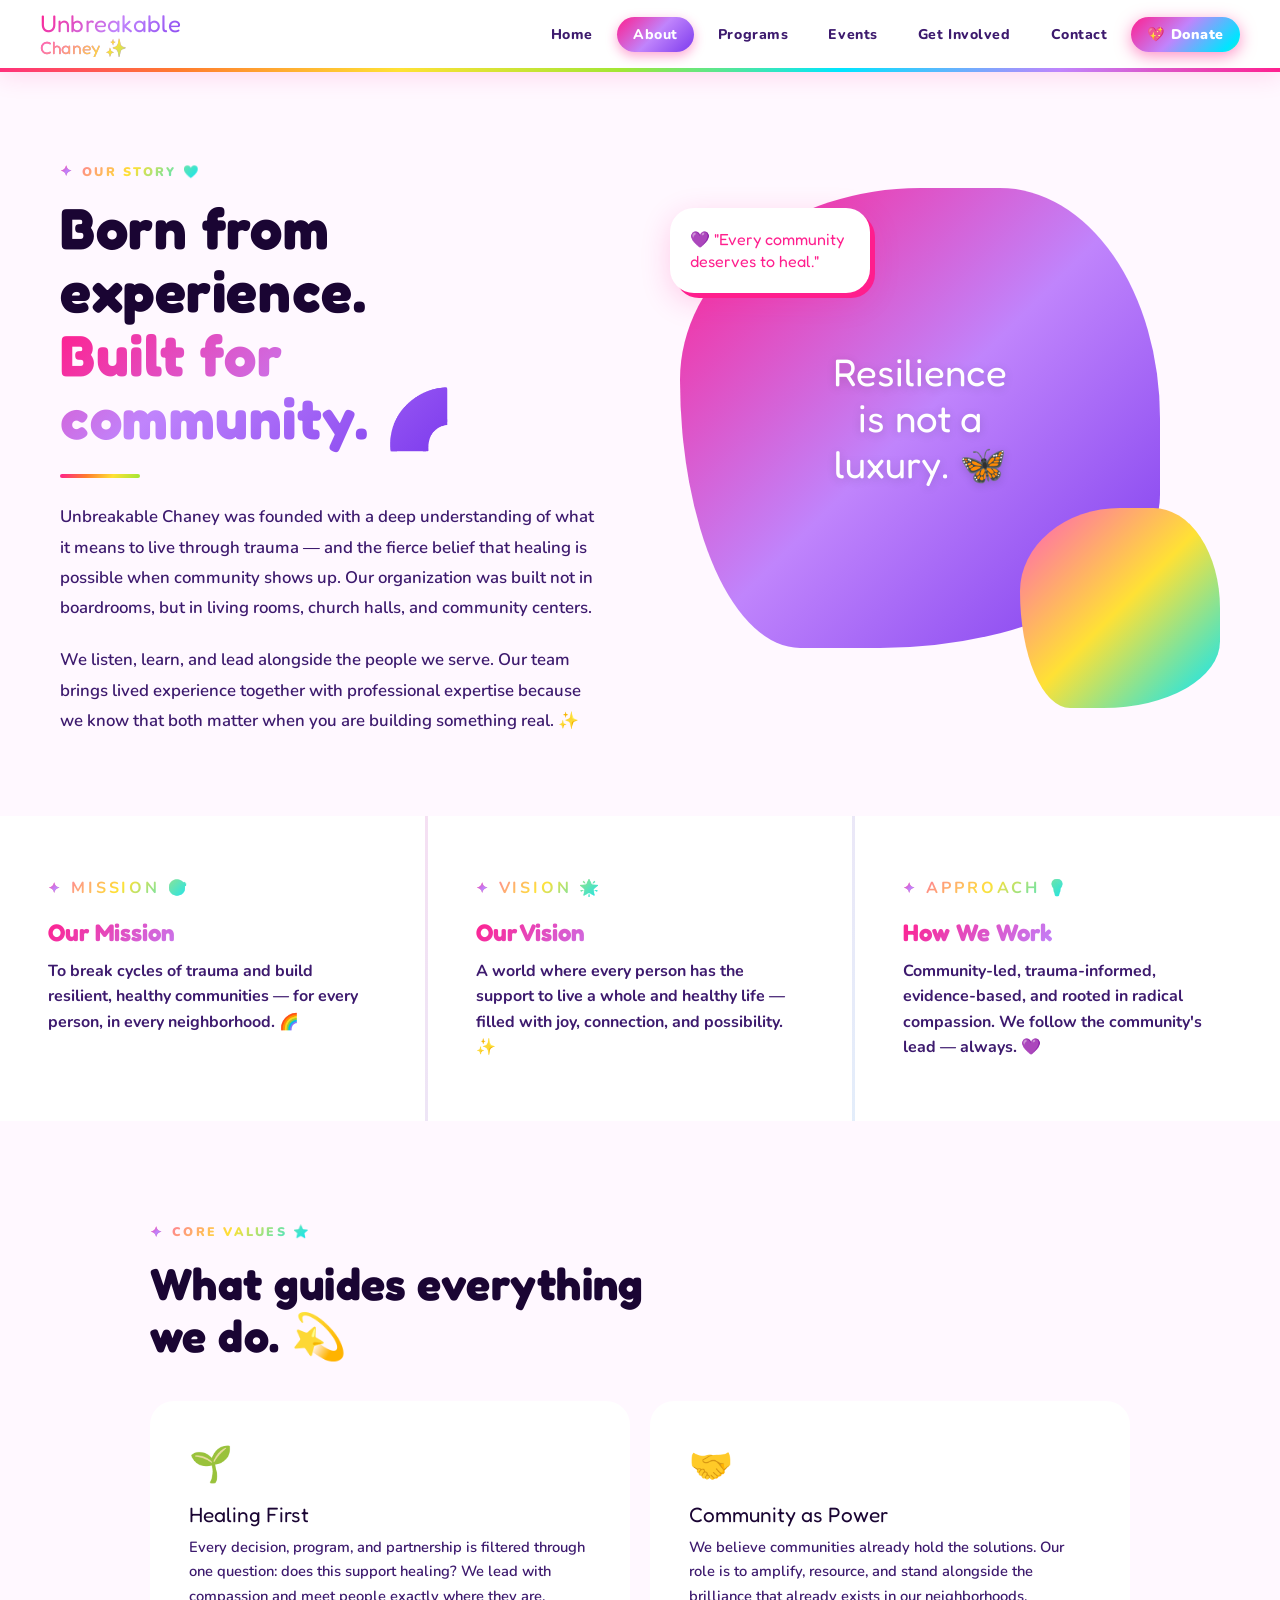
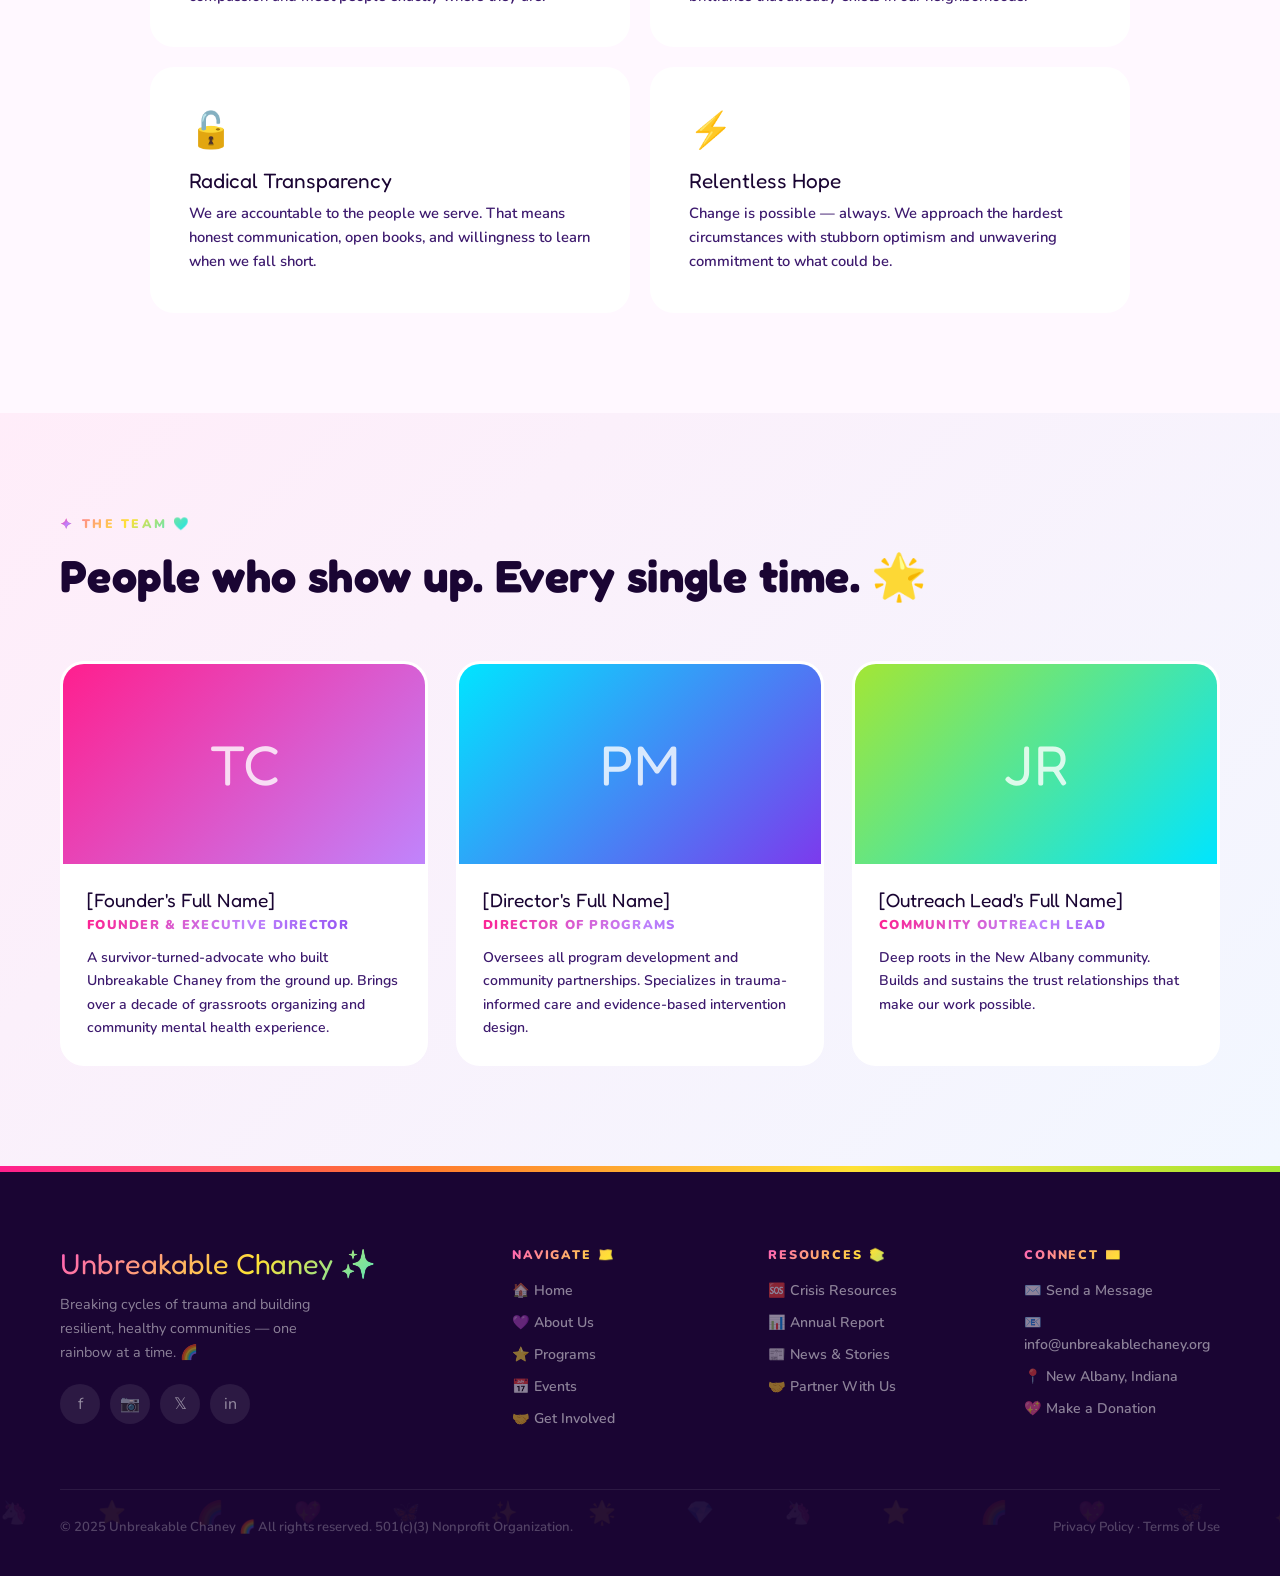
==== commit 3fe62836: "Made changes" ====
--- a/about.html
+++ b/about.html
@@ -24,7 +24,7 @@
       </p>
       <br>
       <p class="section-body fade-up delay-3">
-        We have spent years listening, learning, and leading. Our team brings lived experience alongside professional expertise, because we know that both matter when you are trying to build something real. ✨
+        We listen, learn, and lead alongside the people we serve. Our team brings lived experience together with professional expertise because we know that both matter when you are building something real. ✨
       </p>
     </div>
 
